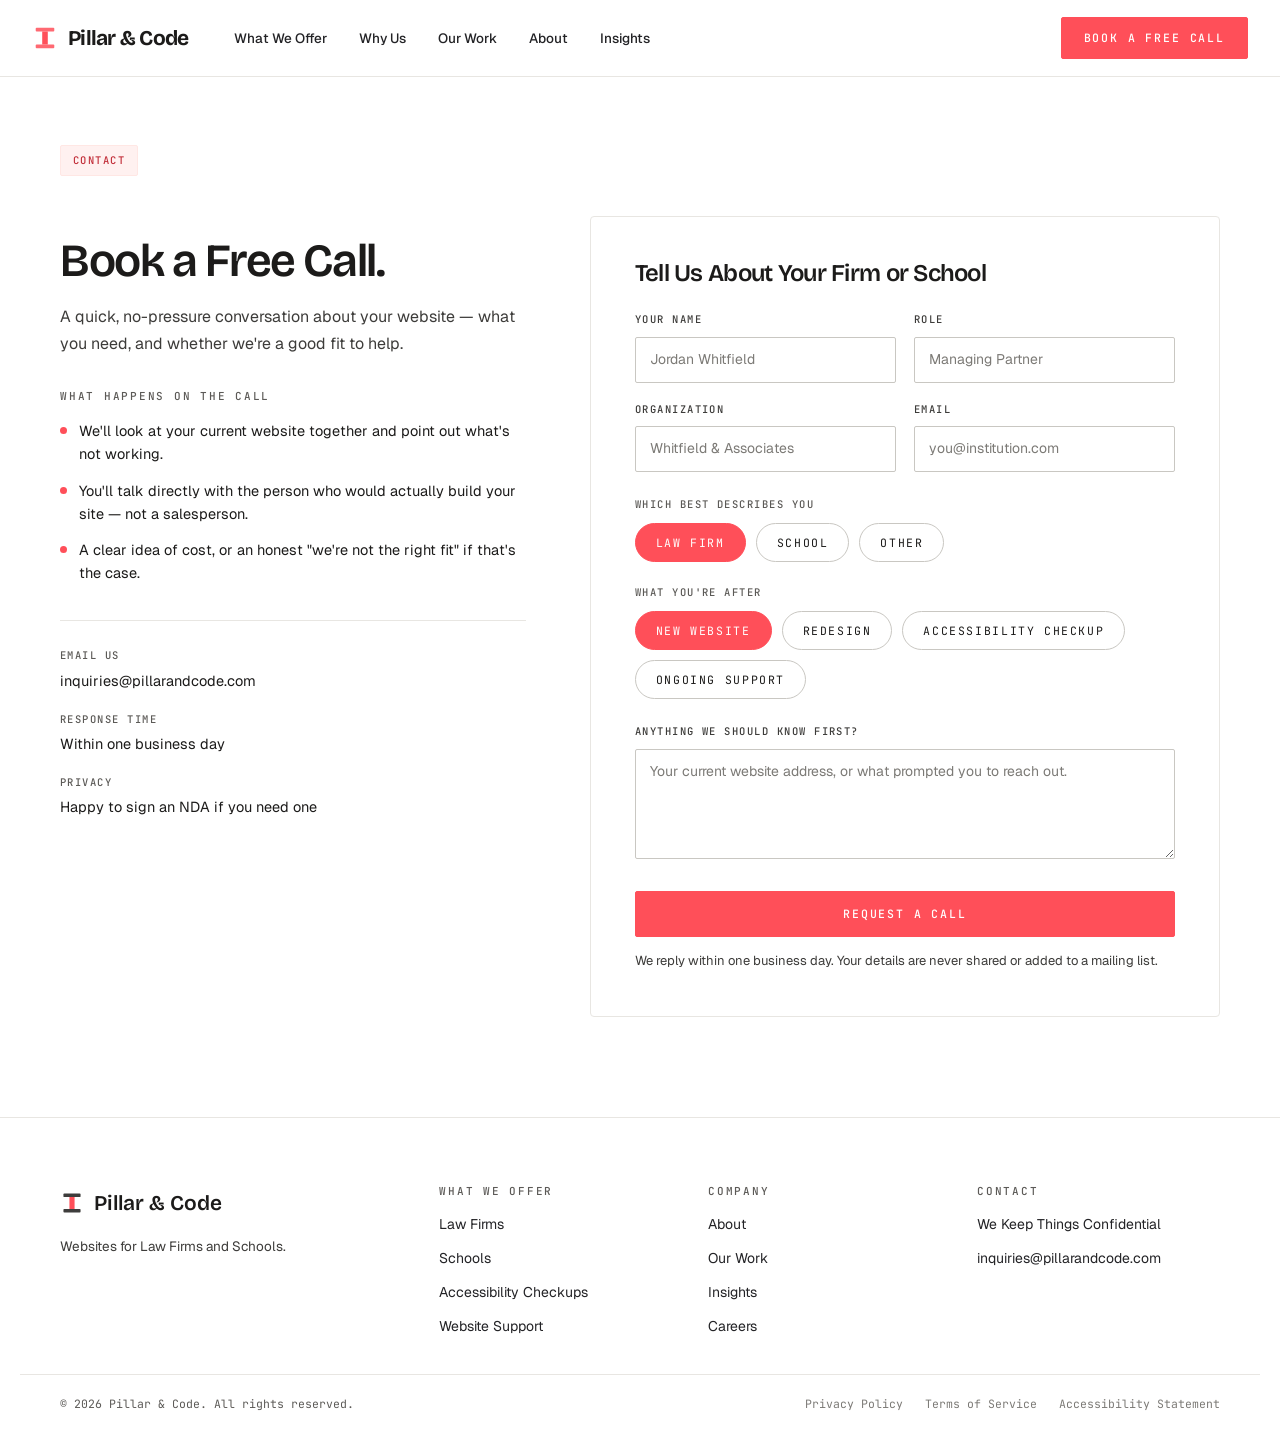
==== contact.html @ 2faa0cb8 "Rewrite site copy in plain, non-technical language Customers are lawyers and school administrators, " ====
<!DOCTYPE html>
<html lang="en">
<head>
<meta charset="utf-8">
<meta name="viewport" content="width=device-width, initial-scale=1">
<title>Book a Free Call — Pillar &amp; Code</title>
<meta name="description" content="Book a free call with Pillar & Code to talk about a website for your law firm or school.">
<link rel="icon" href="favicon.svg" type="image/svg+xml">
<link rel="stylesheet" href="css/style.css">
</head>
<body>

<header class="site-header">
  <div class="nav-inner">
    <a href="index.html" class="brand">
      <svg width="26" height="26" viewBox="0 0 28 28" fill="none" aria-hidden="true">
        <rect x="4" y="3" width="20" height="4" rx="1" fill="currentColor" opacity=".85"/>
        <rect x="11" y="7" width="6" height="14" fill="currentColor"/>
        <rect x="4" y="21" width="20" height="4" rx="1" fill="currentColor" opacity=".85"/>
      </svg>
      <span class="brand-name">Pillar &amp; Code</span>
    </a>
    <button class="nav-toggle" id="navToggle" aria-label="Toggle menu" aria-expanded="false" aria-controls="navLinks">
      <svg width="18" height="14" viewBox="0 0 18 14" fill="none" aria-hidden="true"><path d="M0 1h18M0 7h18M0 13h18" stroke="currentColor" stroke-width="1.6"/></svg>
    </button>
    <nav class="nav-links" id="navLinks">
      <a href="index.html#solutions">What We Offer</a>
      <a href="index.html#approach">Why Us</a>
      <a href="index.html#work">Our Work</a>
      <a href="index.html#about">About</a>
      <a href="index.html#insights">Insights</a>
    </nav>
    <a class="btn btn-primary nav-cta" href="contact.html">Book a Free Call</a>
  </div>
</header>

<main class="wrap">
  <section class="contact-hero">
    <span class="tag tag-accent">Contact</span>
  </section>

  <section class="contact-grid">
    <div class="contact-info">
      <h1>Book a Free Call.</h1>
      <p class="lede">A quick, no-pressure conversation about your website — what you need, and whether we're a good fit to help.</p>

      <h6 style="margin: 34px 0 16px">What happens on the call</h6>
      <ul class="expect-list">
        <li class="dot-item">We'll look at your current website together and point out what's not working.</li>
        <li class="dot-item">You'll talk directly with the person who would actually build your site — not a salesperson.</li>
        <li class="dot-item">A clear idea of cost, or an honest "we're not the right fit" if that's the case.</li>
      </ul>

      <div class="contact-meta">
        <div class="meta-block">
          <span>Email us</span>
          <a href="mailto:inquiries@pillarandcode.com">inquiries@pillarandcode.com</a>
        </div>
        <div class="meta-block">
          <span>Response time</span>
          <span>Within one business day</span>
        </div>
        <div class="meta-block">
          <span>Privacy</span>
          <span>Happy to sign an NDA if you need one</span>
        </div>
      </div>
    </div>

    <div class="contact-panel">
      <form id="contactForm" novalidate>
        <h2 style="font-size: 24px; margin: 0 0 24px">Tell Us About Your Firm or School</h2>
        <div class="form-row">
          <label class="field">
            <span>Your name</span>
            <input class="input" type="text" name="name" placeholder="Jordan Whitfield" required>
          </label>
          <label class="field">
            <span>Role</span>
            <input class="input" type="text" name="role" placeholder="Managing Partner">
          </label>
          <label class="field">
            <span>Organization</span>
            <input class="input" type="text" name="org" placeholder="Whitfield &amp; Associates">
          </label>
          <label class="field">
            <span>Email</span>
            <input class="input" type="email" name="email" placeholder="you@institution.com" required>
          </label>
        </div>

        <div style="margin-top: 24px">
          <span class="field-label" style="display:block; font-family: var(--font-meta); font-size: 10.5px; font-weight: 500; letter-spacing: .14em; text-transform: uppercase; color: var(--color-neutral-600); margin-bottom: 10px">Which best describes you</span>
          <div class="pill-group" data-pill-group="single">
            <button type="button" class="btn-pill" aria-pressed="true">Law Firm</button>
            <button type="button" class="btn-pill" aria-pressed="false">School</button>
            <button type="button" class="btn-pill" aria-pressed="false">Other</button>
          </div>
        </div>

        <div style="margin-top: 22px">
          <span class="field-label" style="display:block; font-family: var(--font-meta); font-size: 10.5px; font-weight: 500; letter-spacing: .14em; text-transform: uppercase; color: var(--color-neutral-600); margin-bottom: 10px">What you're after</span>
          <div class="pill-group" data-pill-group="multi">
            <button type="button" class="btn-pill" aria-pressed="true">New Website</button>
            <button type="button" class="btn-pill" aria-pressed="false">Redesign</button>
            <button type="button" class="btn-pill" aria-pressed="false">Accessibility Checkup</button>
            <button type="button" class="btn-pill" aria-pressed="false">Ongoing Support</button>
          </div>
        </div>

        <label class="field" style="display:block; margin-top: 24px">
          <span>Anything we should know first?</span>
          <textarea class="input" name="note" placeholder="Your current website address, or what prompted you to reach out."></textarea>
        </label>

        <button class="btn btn-primary btn-block" type="submit" style="margin-top: 24px">Request a Call</button>
        <p class="form-hint" id="formHint">We reply within one business day. Your details are never shared or added to a mailing list.</p>
      </form>

      <div class="success-state" id="formSuccess" hidden tabindex="-1">
        <span class="success-icon">✓</span>
        <h2 style="font-size: 26px; margin: 0; max-width: 22ch">Thank you — we've got your request.</h2>
        <p style="font-size: 15px; line-height: 1.7; color: var(--color-neutral-700); max-width: 44ch; margin: 0">We read every message personally and will reply within one business day with a few times to talk.</p>
        <a class="btn btn-secondary" href="index.html#work" style="margin-top: 6px">See Our Work Meanwhile</a>
      </div>
    </div>
  </section>
</main>

<footer class="site-footer">
  <div class="wrap footer-grid">
    <div>
      <a href="index.html" class="footer-brand">
        <svg width="24" height="24" viewBox="0 0 28 28" fill="none" aria-hidden="true"><rect x="4" y="3" width="20" height="4" rx="1" fill="currentColor" opacity=".85"/><rect x="11" y="7" width="6" height="14" fill="#ff4f59"/><rect x="4" y="21" width="20" height="4" rx="1" fill="currentColor" opacity=".85"/></svg>
        <span>Pillar &amp; Code</span>
      </a>
      <p class="footer-note">Websites for Law Firms and Schools.</p>
    </div>
    <div class="footer-col">
      <h6>What We Offer</h6>
      <a href="index.html#solutions">Law Firms</a>
      <a href="index.html#solutions">Schools</a>
      <a href="index.html#why">Accessibility Checkups</a>
      <a href="index.html#why">Website Support</a>
    </div>
    <div class="footer-col">
      <h6>Company</h6>
      <a href="index.html#about">About</a>
      <a href="index.html#work">Our Work</a>
      <a href="index.html#insights">Insights</a>
      <a href="mailto:inquiries@pillarandcode.com">Careers</a>
    </div>
    <div class="footer-col">
      <h6>Contact</h6>
      <span style="font-size: 14px">We Keep Things Confidential</span>
      <a href="mailto:inquiries@pillarandcode.com">inquiries@pillarandcode.com</a>
    </div>
  </div>
  <div class="footer-bottom">
    <span class="legal">© 2026 Pillar &amp; Code. All rights reserved.</span>
    <span class="stub">Privacy Policy</span>
    <span class="stub">Terms of Service</span>
    <span class="stub">Accessibility Statement</span>
  </div>
</footer>

<script src="js/main.js"></script>
</body>
</html>
---- css/style.css ----
/* Pillar & Code — site stylesheet.
   Palette: warm white ground, coral signal (--color-accent), steel secondary
   (--color-accent-2). Bricolage Grotesque for display type, Geist for body,
   JetBrains Mono for labels/meta — precise, structural, unfussy. */
@import url('https://fonts.googleapis.com/css2?family=Bricolage+Grotesque:opsz,wght@12..96,400;12..96,500;12..96,600;12..96,700&family=Geist:wght@300;400;500;600;700&family=JetBrains+Mono:wght@400;500;600&display=swap');

:root {
  --color-bg: #ffffff;
  --color-surface: #ffffff;
  --color-surface-2: #f7f6f4;
  --color-text: #1c1b1a;
  --color-accent: #ff4f59;
  --color-accent-2: #20677f;
  --color-divider: #e8e6e2;

  --color-neutral-100: #f7f6f4;
  --color-neutral-200: #e4e3e0;
  --color-neutral-300: #c9c7c2;
  --color-neutral-400: #a3a19c;
  --color-neutral-500: #7c7a76;
  --color-neutral-600: #5c5a57;
  --color-neutral-700: #3d3c3a;
  --color-neutral-800: #232326;
  --color-neutral-900: #1c1b1a;

  --color-accent-100: #fff5f4;
  --color-accent-200: #ffe7e4;
  --color-accent-300: #ffc4c2;
  --color-accent-400: #ff8a8c;
  --color-accent-600: #e23f49;
  --color-accent-700: #c22f3a;
  --color-accent-800: #8e202a;
  --color-accent-tint: #fff1f0;

  --color-accent-2-100: #f2f8fa;
  --color-accent-2-200: #e2eef1;
  --color-accent-2-300: #bcd8de;
  --color-accent-2-600: #20677f;
  --color-accent-2-700: #1a5468;
  --color-accent-2-tint: #eaf4f6;

  --font-heading: "Bricolage Grotesque", "Geist", system-ui, sans-serif;
  --font-body: "Geist", system-ui, -apple-system, sans-serif;
  --font-meta: "JetBrains Mono", ui-monospace, monospace;

  --space-2: 8px;
  --space-3: 14px;
  --space-4: 18px;
  --space-6: 26px;
  --space-8: 36px;

  --shadow-sm: 0 1px 2px rgba(28, 27, 26, .05);
  --shadow-md: 0 8px 26px rgba(28, 27, 26, .08);
  --shadow-lg: 0 20px 54px rgba(28, 27, 26, .11);

  --page-max: 1240px;
}

*, *::before, *::after { box-sizing: border-box; }
html { scroll-behavior: smooth; }
body {
  margin: 0; font-size: 16px; line-height: 1.65; font-weight: 400;
  background: var(--color-bg); color: var(--color-text);
  font-family: var(--font-body);
  -webkit-font-smoothing: antialiased;
}
h1, h2, h3, h4, h5, h6 {
  font-family: var(--font-heading); font-weight: 600;
  line-height: 1.08; letter-spacing: -0.03em; margin: 0 0 var(--space-2);
  font-optical-sizing: auto; color: var(--color-text);
}
h1 { font-size: 46px; }
h2 { font-size: 34px; }
h3 { font-size: 24px; }
h4 { font-size: 19px; }
h6 {
  font-family: var(--font-meta); font-size: 11px; font-weight: 500;
  letter-spacing: 0.16em; text-transform: uppercase; color: var(--color-neutral-600);
}
p { margin: 0 0 var(--space-3); }
a { color: var(--color-accent); text-underline-offset: 3px; }
a:hover { color: var(--color-accent-600); }
img, svg { display: block; max-width: 100%; }
ul { margin: 0; padding: 0; list-style: none; }
:focus { outline: none; }
:focus-visible { outline: 2px solid var(--color-accent); outline-offset: 2px; }
::selection { background: var(--color-accent); color: #ffffff; }

.wrap { max-width: var(--page-max); margin: 0 auto; padding: 0 40px; }
.eyebrow {
  display: inline-flex; align-items: center; gap: 8px;
  font-family: var(--font-meta); font-size: 11px; font-weight: 500;
  letter-spacing: 0.16em; text-transform: uppercase; color: var(--color-accent-700);
}
.eyebrow::before { content: ''; width: 6px; height: 6px; border-radius: 999px; background: var(--color-accent); }
.section-head { display: flex; align-items: baseline; gap: 20px; flex-wrap: wrap; margin-bottom: 30px; }
.section-head .section-kicker { margin-bottom: 12px; display: block; }

/* — buttons — */
.btn {
  display: inline-flex; align-items: center; justify-content: center; gap: 8px;
  cursor: pointer; text-decoration: none;
  font-family: var(--font-meta); font-weight: 500;
  font-size: 11.5px; line-height: 1.2; letter-spacing: 0.16em; text-transform: uppercase;
  color: var(--color-text); background: transparent; white-space: nowrap;
  border: 1px solid transparent; padding: 15px 26px; border-radius: 2px;
  transition: background .3s ease, color .3s ease, border-color .3s ease, transform .2s ease;
}
.btn-primary { background: var(--color-accent); border-color: var(--color-accent); color: #ffffff; }
.btn-primary:hover { background: var(--color-neutral-900); border-color: var(--color-neutral-900); color: #ffffff; }
.btn-primary:active { background: var(--color-accent-700); border-color: var(--color-accent-700); }
.btn-secondary { border-color: var(--color-neutral-900); color: var(--color-text); }
.btn-secondary:hover { background: var(--color-neutral-900); border-color: var(--color-neutral-900); color: #ffffff; }
.btn-block { width: 100%; }
.btn-pill {
  padding: 11px 20px; border-radius: 999px; border: 1px solid var(--color-neutral-300);
  background: transparent; color: var(--color-text); cursor: pointer;
  font-family: var(--font-meta); font-size: 11.5px; letter-spacing: 0.14em; text-transform: uppercase;
  transition: background .2s ease, color .2s ease, border-color .2s ease;
}
.btn-pill[aria-pressed="true"] { background: var(--color-accent); border-color: var(--color-accent); color: #fff; }
.link-arrow { text-decoration: none; font-size: 13.5px; font-weight: 500; white-space: nowrap; }

/* — forms — */
.field > span {
  display: block; font-family: var(--font-meta); font-size: 10.5px; font-weight: 500; letter-spacing: .14em;
  text-transform: uppercase; margin-bottom: 8px; color: var(--color-neutral-700);
}
.input {
  width: 100%; min-height: 46px; padding: 10px 14px; font: inherit;
  font-size: 14px; color: var(--color-text); caret-color: var(--color-accent);
  background: #ffffff; border: 1px solid var(--color-neutral-300); border-radius: 2px;
  transition: border-color .25s ease;
}
.input::placeholder { color: var(--color-neutral-500); }
.input:hover { border-color: var(--color-neutral-400); }
.input:focus-visible { border-color: var(--color-accent); outline-offset: 0; }
textarea.input { min-height: 110px; resize: vertical; }

/* — cards / tags — */
.card {
  display: flex; flex-direction: column; gap: var(--space-2);
  padding: var(--space-4); border-radius: 4px; background: var(--color-surface);
  border: 1px solid var(--color-divider);
}
.card-kicker { font-family: var(--font-meta); font-size: 11px; font-weight: 500; letter-spacing: 0.16em; text-transform: uppercase; color: var(--color-accent); }
.card-title { font-family: var(--font-heading); font-weight: 600; font-size: 21px; line-height: 1.16; letter-spacing: -0.03em; }
.card-body { margin: 0; font-size: 14px; color: var(--color-neutral-700); flex: 1; }
.elev-sm { box-shadow: var(--shadow-sm); }
.tag {
  display: inline-flex; align-items: center; font-family: var(--font-meta);
  font-size: 10.5px; font-weight: 500; letter-spacing: 0.14em; text-transform: uppercase;
  padding: 6px 12px; border-radius: 2px;
}
.tag-accent { background: var(--color-accent-tint); color: var(--color-accent-700); border: 1px solid var(--color-accent-200); }
.tag-accent-2 { background: var(--color-accent-2-tint); color: var(--color-accent-2-700); border: 1px solid var(--color-accent-2-200); }
.tag-neutral { background: var(--color-surface-2); color: var(--color-neutral-800); border: 1px solid var(--color-divider); }

.dot-item { display: flex; gap: 12px; align-items: flex-start; font-size: 14.5px; line-height: 1.6; }
.dot-item::before { content: ''; width: 7px; height: 7px; border-radius: 999px; background: var(--color-accent); margin-top: 8px; flex: none; }
.dot-item.dot-2::before { background: var(--color-accent-2-600); }

/* ============================= header ============================= */
.site-header {
  position: sticky; top: 0; z-index: 60; background: rgba(255,255,255,.92);
  backdrop-filter: blur(10px); border-bottom: 1px solid var(--color-divider);
  transition: box-shadow .35s ease;
}
.site-header.is-scrolled { box-shadow: 0 3px 18px rgba(28, 27, 26, .07); }
.nav-inner {
  max-width: 1440px; margin: 0 auto; padding: 15px 32px; min-height: 76px;
  display: flex; align-items: center; gap: 12px 24px;
}
.brand { display: flex; align-items: center; gap: 10px; text-decoration: none; color: var(--color-text); margin-right: 8px; flex: none; }
.brand svg { color: var(--color-accent); flex: none; }
.brand-name { font-family: var(--font-heading); font-weight: 700; font-size: 21px; letter-spacing: -0.035em; }
.nav-links { display: flex; align-items: center; flex-wrap: wrap; gap: 4px; min-width: 0; flex: 1 1 auto; }
.nav-links a {
  font-size: 13.5px; font-weight: 500; text-decoration: none; color: var(--color-neutral-800);
  padding: 7px 14px; border-radius: 2px; transition: background .25s ease, color .25s ease;
}
.nav-links a:hover { background: var(--color-surface-2); color: var(--color-text); }
.nav-cta { flex: none; font-size: 11.5px; padding: 13px 22px; }
.nav-toggle { display: none; }

/* ============================= hero ================================ */
.hero {
  position: relative; min-height: 600px; overflow: hidden; display: flex; align-items: center;
  background: var(--color-bg);
}
.hero-art {
  position: absolute; top: 0; right: 0; bottom: 0; left: 46%;
  background: #15161a; overflow: hidden;
}
.hero-fade {
  position: absolute; top: 0; bottom: 0; left: 38%; width: 20%; pointer-events: none;
  background: linear-gradient(90deg, #fff 0%, rgba(255,255,255,.7) 55%, rgba(255,255,255,0) 100%);
}
.hero-blob {
  position: absolute; right: -120px; top: -80px; width: 360px; height: 360px; border-radius: 999px;
  pointer-events: none; background: var(--color-accent); opacity: .15; filter: blur(20px);
}
.hero-inner { position: relative; z-index: 2; max-width: var(--page-max); width: 100%; margin: 0 auto; padding: 100px 40px; }
.hero-copy { max-width: min(600px, 46vw); }
.hero-copy h1 { font-size: clamp(40px, 4.6vw, 64px); line-height: 1.02; margin: 18px 0 20px; text-wrap: pretty; }
.hero-copy p.lede { font-size: 17.5px; line-height: 1.7; font-weight: 300; color: var(--color-neutral-700); max-width: 46ch; margin: 0 0 32px; }
.hero-ctas { display: flex; gap: 12px; flex-wrap: wrap; align-items: center; }
.trust-bar {
  border-block: 1px solid var(--color-divider); background: var(--color-surface-2);
}
.trust-bar .wrap { display: grid; grid-template-columns: repeat(3, 1fr); gap: 24px; padding: 22px 40px; }
.trust-item { display: flex; align-items: center; gap: 12px; font-size: 13.5px; color: var(--color-neutral-800); }
.trust-item svg { color: var(--color-accent); flex: none; }

/* ============================= philosophy =========================== */
.philosophy { padding: 96px 0; }
.philosophy-grid { display: grid; grid-template-columns: 1.15fr 0.85fr; gap: 60px; align-items: start; }
.philosophy h2 { font-size: clamp(30px, 3vw, 42px); max-width: 16ch; margin: 14px 0 22px; }
.philosophy p { font-size: 16.5px; line-height: 1.75; color: var(--color-neutral-800); max-width: 58ch; }
.mark-panel {
  background: var(--color-neutral-900); border-radius: 4px; padding: 40px;
  display: flex; flex-direction: column; gap: 26px;
}
.mark-row { display: flex; gap: 16px; align-items: flex-start; }
.mark-row svg { flex: none; margin-top: 2px; }
.mark-row h4 { color: #fff; font-size: 18px; margin: 0 0 6px; }
.mark-row p { color: var(--color-neutral-300); font-size: 13.5px; line-height: 1.6; margin: 0; }
.about-box {
  margin-top: 28px; padding-top: 26px; border-top: 1px solid var(--color-divider);
}
.about-box h6 { margin-bottom: 10px; }
.about-box p { font-size: 15px; color: var(--color-neutral-700); max-width: 56ch; }

/* ============================= solutions ============================ */
.solutions { padding: 0 0 96px; }
.sector-row {
  display: grid; grid-template-columns: 0.85fr 1.15fr; gap: 48px; align-items: center;
  padding: 40px; background: var(--color-surface); border: 1px solid var(--color-divider); border-radius: 4px;
}
.sector-row + .sector-row { margin-top: 20px; }
.sector-art {
  aspect-ratio: 1/1; border-radius: 4px; background: var(--color-neutral-900); position: relative; overflow: hidden;
  display: grid; place-items: center;
}
.sector-row h3 { font-size: 27px; margin: 14px 0 12px; max-width: 22ch; }
.sector-row > div:last-child > p { font-size: 15.5px; line-height: 1.7; color: var(--color-neutral-700); max-width: 52ch; margin: 0 0 22px; }
.capability-list { display: grid; grid-template-columns: 1fr 1fr; gap: 16px 30px; margin-bottom: 20px; }
.capability-list .dot-item strong { color: var(--color-text); }
.capability-list .dot-item span { color: var(--color-neutral-700); }

/* ============================= engineering =========================== */
.engineering { padding: 0 0 96px; }
.pillars-grid { display: grid; grid-template-columns: repeat(4, 1fr); gap: 20px; }
.pillar-card { padding: 28px; transition: transform .3s ease, box-shadow .3s ease; }
.pillar-card:hover { transform: translateY(-5px); box-shadow: var(--shadow-md); }
.pillar-card .card-title { font-size: 19px; margin: 10px 0 8px; }

/* ============================= work =================================== */
.work { padding: 0 0 96px; }
.work-grid { display: grid; grid-template-columns: repeat(2, 1fr); gap: 24px; }
.work-card { border: 1px solid var(--color-divider); border-radius: 4px; overflow: hidden; background: var(--color-surface); transition: transform .3s ease, box-shadow .3s ease; }
.work-card:hover { transform: translateY(-5px); box-shadow: var(--shadow-md); }
.work-art { aspect-ratio: 16/10; background: var(--color-neutral-900); position: relative; overflow: hidden; }
.work-card-body { padding: 26px 28px 28px; }
.work-card-body h4 { font-size: 21px; margin: 12px 0 8px; }
.work-card-body p { font-size: 14.5px; color: var(--color-neutral-700); margin: 0 0 12px; }
.work-result { font-size: 13.5px; font-weight: 600; color: var(--color-accent); font-family: var(--font-meta); letter-spacing: .02em; }

/* ============================= process ================================ */
.process { padding: 0 0 96px; }
.process-grid { display: grid; grid-template-columns: repeat(4, 1fr); gap: 24px; }
.process-step { padding-top: 22px; border-top: 2px solid var(--color-divider); }
.process-step .step-n { font-family: var(--font-heading); font-weight: 600; font-size: 34px; color: var(--color-accent); letter-spacing: -0.03em; line-height: 1; display: block; margin-bottom: 12px; }
.process-step h4 { font-size: 17.5px; margin: 0 0 8px; }
.process-step p { font-size: 14px; color: var(--color-neutral-700); margin: 0; }

/* ============================= final cta ============================== */
.final-cta { padding: 0 0 110px; }
.final-cta-panel {
  background: var(--color-neutral-900); border-radius: 4px; padding: 64px; color: var(--color-neutral-200);
  position: relative; overflow: hidden; text-align: center;
}
.final-cta-panel::after {
  content: ''; position: absolute; right: -100px; bottom: -140px; width: 340px; height: 340px;
  border-radius: 999px; background: var(--color-accent); opacity: .14;
}
.final-cta-panel > * { position: relative; }
.final-cta-panel h2 { color: #fff; font-size: clamp(28px, 3.2vw, 40px); max-width: 22ch; margin: 0 auto 16px; }
.final-cta-panel p { color: var(--color-neutral-300); font-size: 16px; max-width: 54ch; margin: 0 auto 32px; }
.final-cta-actions { display: flex; flex-direction: column; align-items: center; gap: 16px; }
.final-cta-actions a.mailto { color: var(--color-neutral-300); font-size: 14px; text-decoration: none; }
.final-cta-actions a.mailto:hover { color: #fff; }

/* ============================= footer ================================== */
.site-footer { background: var(--color-surface); border-top: 1px solid var(--color-divider); color: var(--color-neutral-800); }
.footer-grid { padding: 68px 40px 36px; display: grid; grid-template-columns: 1.5fr 1fr 1fr 1.1fr; gap: 48px; }
.footer-brand { display: flex; align-items: center; gap: 10px; margin-bottom: 16px; text-decoration: none; color: var(--color-text); }
.footer-brand span { font-family: var(--font-heading); font-weight: 600; font-size: 21px; }
.footer-col h6 { margin: 0 0 4px; }
.footer-col { display: flex; flex-direction: column; gap: 11px; }
.footer-col a { color: inherit; text-decoration: none; font-size: 14px; }
.footer-col a:hover { color: var(--color-accent-600); }
.footer-note { font-size: 13.5px; color: var(--color-neutral-700); line-height: 1.6; }
.footer-bottom {
  max-width: var(--page-max); margin: 0 auto; padding: 20px 40px 40px; border-top: 1px solid var(--color-divider);
  display: flex; gap: 22px; align-items: center; flex-wrap: wrap;
  font-family: var(--font-meta); font-size: 11.5px; color: var(--color-neutral-600);
}
.footer-bottom span.legal { margin-right: auto; }
.footer-bottom span.stub { color: var(--color-neutral-500); }

/* ============================= contact page ============================= */
.contact-hero { padding: 68px 0 40px; }
.contact-grid { display: grid; grid-template-columns: 0.85fr 1.15fr; gap: 64px; align-items: start; padding-bottom: 100px; }
.contact-info h1 { font-size: clamp(34px, 3.6vw, 48px); line-height: 1.1; margin: 20px 0 16px; max-width: 18ch; }
.contact-info > p.lede { font-size: 16px; line-height: 1.7; color: var(--color-neutral-700); max-width: 42ch; }
.expect-list { display: flex; flex-direction: column; gap: 13px; margin: 16px 0 0; }
.contact-meta { margin-top: 36px; padding-top: 26px; border-top: 1px solid var(--color-divider); display: flex; flex-direction: column; gap: 18px; }
.contact-meta .meta-block { display: flex; flex-direction: column; gap: 4px; }
.contact-meta .meta-block span:first-child { font-family: var(--font-meta); font-size: 10.5px; font-weight: 500; letter-spacing: .14em; text-transform: uppercase; color: var(--color-neutral-600); }
.contact-meta .meta-block span:last-child, .contact-meta .meta-block a { font-size: 14.5px; line-height: 1.65; color: var(--color-text); text-decoration: none; }
.contact-panel { background: var(--color-surface); border: 1px solid var(--color-divider); border-radius: 4px; padding: 44px; }
.form-row { display: grid; grid-template-columns: 1fr 1fr; gap: 18px; }
.pill-group { display: flex; gap: 10px; flex-wrap: wrap; }
.form-hint { margin: 14px 0 0; font-size: 13px; color: var(--color-neutral-700); line-height: 1.6; }
.success-state { display: flex; flex-direction: column; align-items: flex-start; gap: 16px; padding: 30px 0; }
.success-icon {
  width: 56px; height: 56px; border-radius: 999px; background: var(--color-accent-2-tint);
  border: 1px solid var(--color-accent-2-200); display: grid; place-items: center; font-size: 24px; color: var(--color-accent-2-700);
}
[hidden] { display: none !important; }

/* ============================= responsive ============================== */
@media (max-width: 980px) {
  .philosophy-grid, .contact-grid { grid-template-columns: 1fr; }
  .mark-panel { order: -1; }
  .sector-row { grid-template-columns: 1fr; }
  .sector-art { max-width: 320px; aspect-ratio: 16/9; }
  .pillars-grid, .work-grid, .process-grid { grid-template-columns: repeat(2, 1fr); }
  .footer-grid { grid-template-columns: 1fr 1fr; }
  .hero-copy { max-width: 62vw; }
}
@media (max-width: 760px) {
  .wrap, .hero-inner { padding-left: 24px; padding-right: 24px; }
  .nav-inner { padding: 14px 20px; }
  .nav-links { position: fixed; top: 0; right: 0; height: 100vh; width: min(78vw, 320px); background: #fff;
    flex-direction: column; align-items: stretch; padding: 90px 24px 24px; gap: 4px; box-shadow: var(--shadow-lg);
    overflow-y: auto; transform: translateX(100%); transition: transform .3s ease; z-index: 70; }
  .nav-links.is-open { transform: translateX(0); }
  .nav-links a { padding: 12px 8px; font-size: 15px; }
  .nav-toggle {
    display: flex; align-items: center; justify-content: center; width: 40px; height: 40px; margin-left: auto;
    border: 1px solid var(--color-divider); border-radius: 2px; background: none; cursor: pointer; z-index: 80;
  }
  .nav-cta { display: none; }
  .hero { min-height: 0; flex-direction: column; align-items: stretch; }
  .hero-art { position: relative; inset: auto; width: 100%; height: 260px; }
  .hero-fade { display: none; }
  .hero-blob { display: none; }
  .hero-inner { padding: 40px 24px 56px; }
  .hero-copy { max-width: none; }
  .trust-bar .wrap { grid-template-columns: 1fr; gap: 14px; padding: 20px 24px; }
  .philosophy, .final-cta { padding-top: 64px; padding-bottom: 64px; }
  .capability-list, .form-row { grid-template-columns: 1fr; }
  .pillars-grid, .work-grid, .process-grid { grid-template-columns: 1fr; }
  .footer-grid { grid-template-columns: 1fr; padding: 48px 24px 28px; gap: 32px; }
  .footer-bottom { padding: 20px 24px 32px; }
  .final-cta-panel { padding: 40px 26px; }
  .contact-panel { padding: 28px; }
}
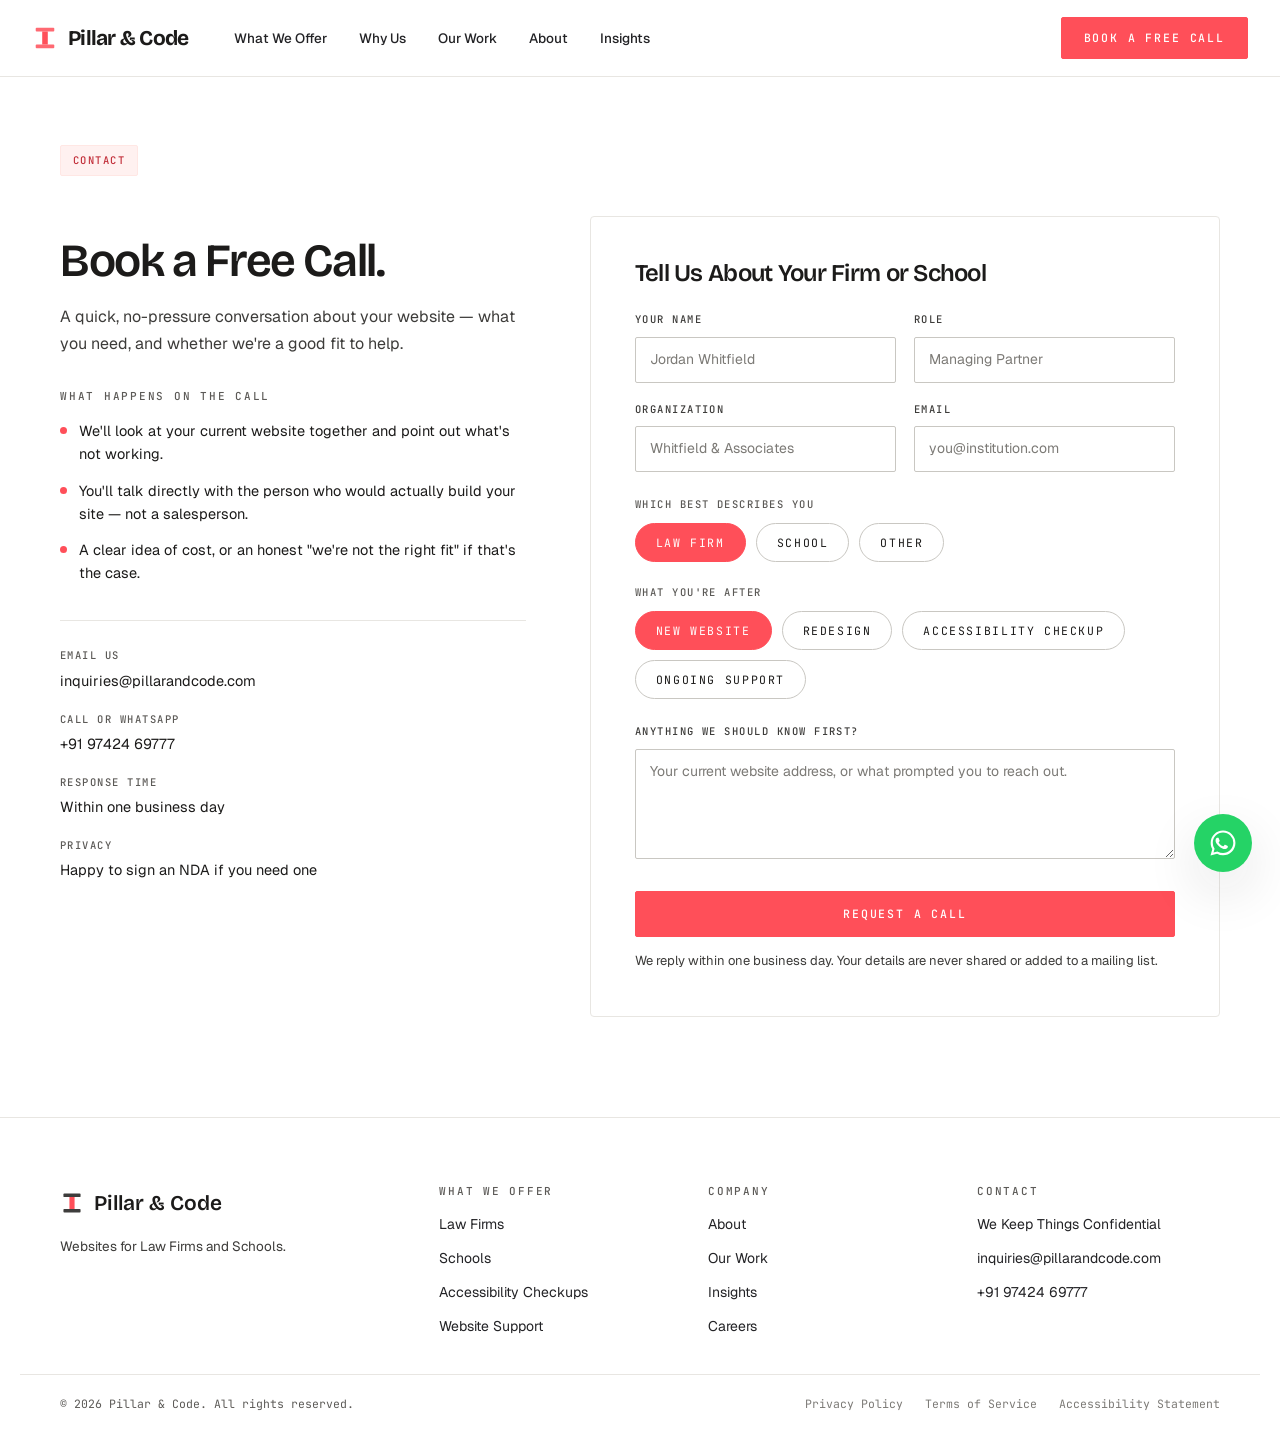
==== commit b8803b53: "Add WhatsApp contact: floating button + phone number Floating WhatsApp button (bottom-right, hidden " ====
--- a/contact.html
+++ b/contact.html
@@ -55,6 +55,10 @@
         <div class="meta-block">
           <span>Email us</span>
           <a href="mailto:inquiries@pillarandcode.com">inquiries@pillarandcode.com</a>
+        </div>
+        <div class="meta-block">
+          <span>Call or WhatsApp</span>
+          <a href="tel:+919742469777">+91 97424 69777</a>
         </div>
         <div class="meta-block">
           <span>Response time</span>
@@ -154,6 +158,7 @@
       <h6>Contact</h6>
       <span style="font-size: 14px">We Keep Things Confidential</span>
       <a href="mailto:inquiries@pillarandcode.com">inquiries@pillarandcode.com</a>
+      <a href="tel:+919742469777">+91 97424 69777</a>
     </div>
   </div>
   <div class="footer-bottom">
@@ -164,6 +169,10 @@
   </div>
 </footer>
 
+<a class="whatsapp-float" href="https://wa.me/919742469777?text=Hi%2C%20I%20would%20like%20to%20talk%20about%20a%20website%20for%20my%20law%20firm%20or%20school." target="_blank" rel="noopener" aria-label="Chat with us on WhatsApp">
+  <svg viewBox="0 0 24 24" fill="#fff" aria-hidden="true"><path d="M12.04 2c-5.46 0-9.9 4.44-9.9 9.9 0 1.75.46 3.45 1.32 4.95L2 22l5.25-1.38a9.9 9.9 0 0 0 4.79 1.22h.004c5.46 0 9.9-4.44 9.9-9.9 0-2.64-1.03-5.12-2.9-6.99A9.82 9.82 0 0 0 12.04 2Zm0 1.67c2.19 0 4.25.85 5.8 2.4a8.15 8.15 0 0 1 2.4 5.8c0 4.52-3.68 8.2-8.2 8.2a8.2 8.2 0 0 1-4.17-1.14l-.3-.18-3.12.82.83-3.04-.2-.31a8.14 8.14 0 0 1-1.25-4.35c0-4.52 3.68-8.2 8.21-8.2Zm-4.5 4.1c-.16 0-.42.06-.64.31-.22.25-.85.83-.85 2.02 0 1.19.87 2.34.99 2.5.12.16 1.7 2.6 4.13 3.64.58.25 1.03.4 1.38.51.58.18 1.11.16 1.53.1.47-.07 1.44-.59 1.64-1.16.2-.57.2-1.06.14-1.16-.06-.1-.22-.16-.46-.28-.24-.12-1.44-.71-1.66-.79-.22-.08-.38-.12-.55.12-.16.24-.63.79-.77.95-.14.16-.28.18-.52.06-.24-.12-1.02-.38-1.94-1.2-.72-.64-1.2-1.43-1.34-1.67-.14-.24-.01-.37.11-.49.11-.11.24-.28.36-.42.12-.14.16-.24.24-.4.08-.16.04-.3-.02-.42-.06-.12-.55-1.34-.76-1.83-.2-.48-.4-.42-.55-.42h-.2Z"/></svg>
+</a>
+
 <script src="js/main.js"></script>
 </body>
 </html>
--- a/css/style.css
+++ b/css/style.css
@@ -367,4 +367,16 @@
   .footer-bottom { padding: 20px 24px 32px; }
   .final-cta-panel { padding: 40px 26px; }
   .contact-panel { padding: 28px; }
-}
+  .whatsapp-float { right: 16px; bottom: 16px; width: 52px; height: 52px; }
+  .whatsapp-float svg { width: 26px; height: 26px; }
+}
+
+/* ============================= whatsapp float ============================== */
+.whatsapp-float {
+  position: fixed; right: 28px; bottom: 28px; z-index: 65;
+  width: 58px; height: 58px; border-radius: 999px;
+  background: #25d366; display: flex; align-items: center; justify-content: center;
+  box-shadow: var(--shadow-lg); transition: transform .2s ease, box-shadow .2s ease;
+}
+.whatsapp-float:hover { transform: translateY(-3px) scale(1.04); box-shadow: 0 22px 50px rgba(28,27,26,.22); }
+.whatsapp-float svg { width: 30px; height: 30px; display: block; }
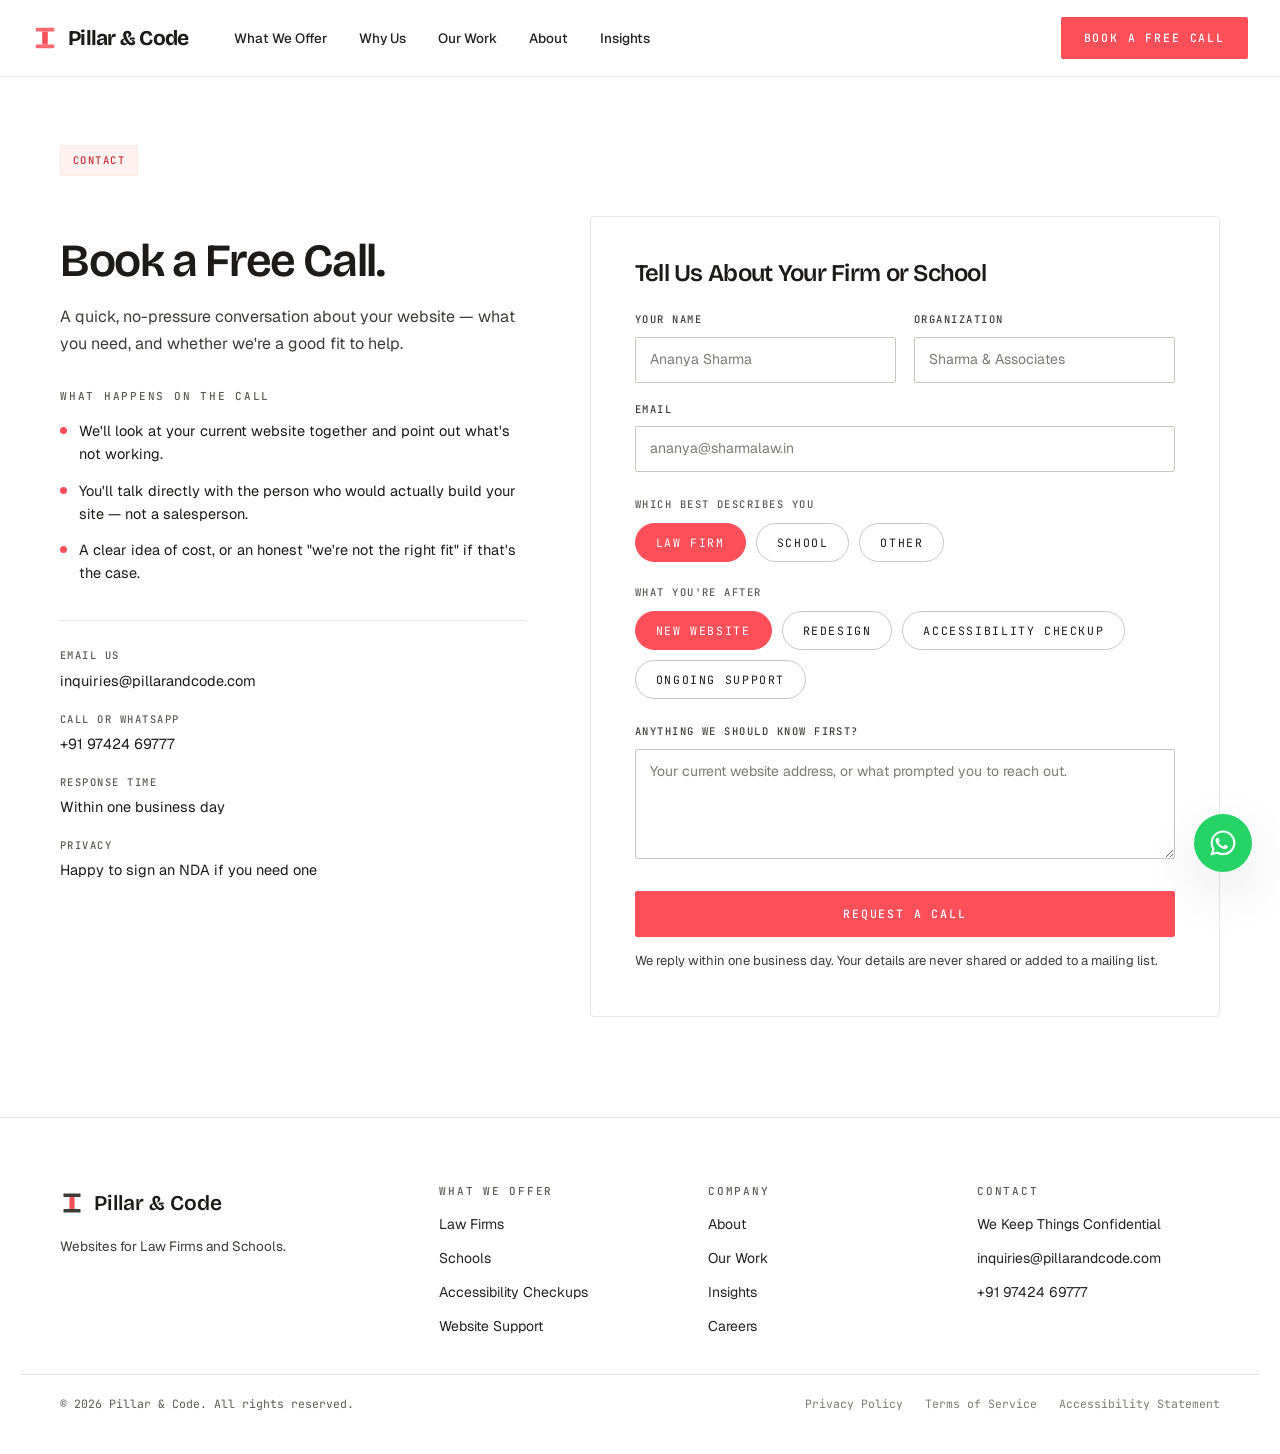
==== commit e655cce5: "Remove Role field, use Indian placeholder content in contact form Simplifies the form to Name / Orga" ====
--- a/contact.html
+++ b/contact.html
@@ -77,21 +77,17 @@
         <div class="form-row">
           <label class="field">
             <span>Your name</span>
-            <input class="input" type="text" name="name" placeholder="Jordan Whitfield" required>
-          </label>
-          <label class="field">
-            <span>Role</span>
-            <input class="input" type="text" name="role" placeholder="Managing Partner">
+            <input class="input" type="text" name="name" placeholder="Ananya Sharma" required>
           </label>
           <label class="field">
             <span>Organization</span>
-            <input class="input" type="text" name="org" placeholder="Whitfield &amp; Associates">
-          </label>
-          <label class="field">
-            <span>Email</span>
-            <input class="input" type="email" name="email" placeholder="you@institution.com" required>
+            <input class="input" type="text" name="org" placeholder="Sharma &amp; Associates">
           </label>
         </div>
+        <label class="field" style="display:block; margin-top: 18px">
+          <span>Email</span>
+          <input class="input" type="email" name="email" placeholder="ananya@sharmalaw.in" required>
+        </label>
 
         <div style="margin-top: 24px">
           <span class="field-label" style="display:block; font-family: var(--font-meta); font-size: 10.5px; font-weight: 500; letter-spacing: .14em; text-transform: uppercase; color: var(--color-neutral-600); margin-bottom: 10px">Which best describes you</span>
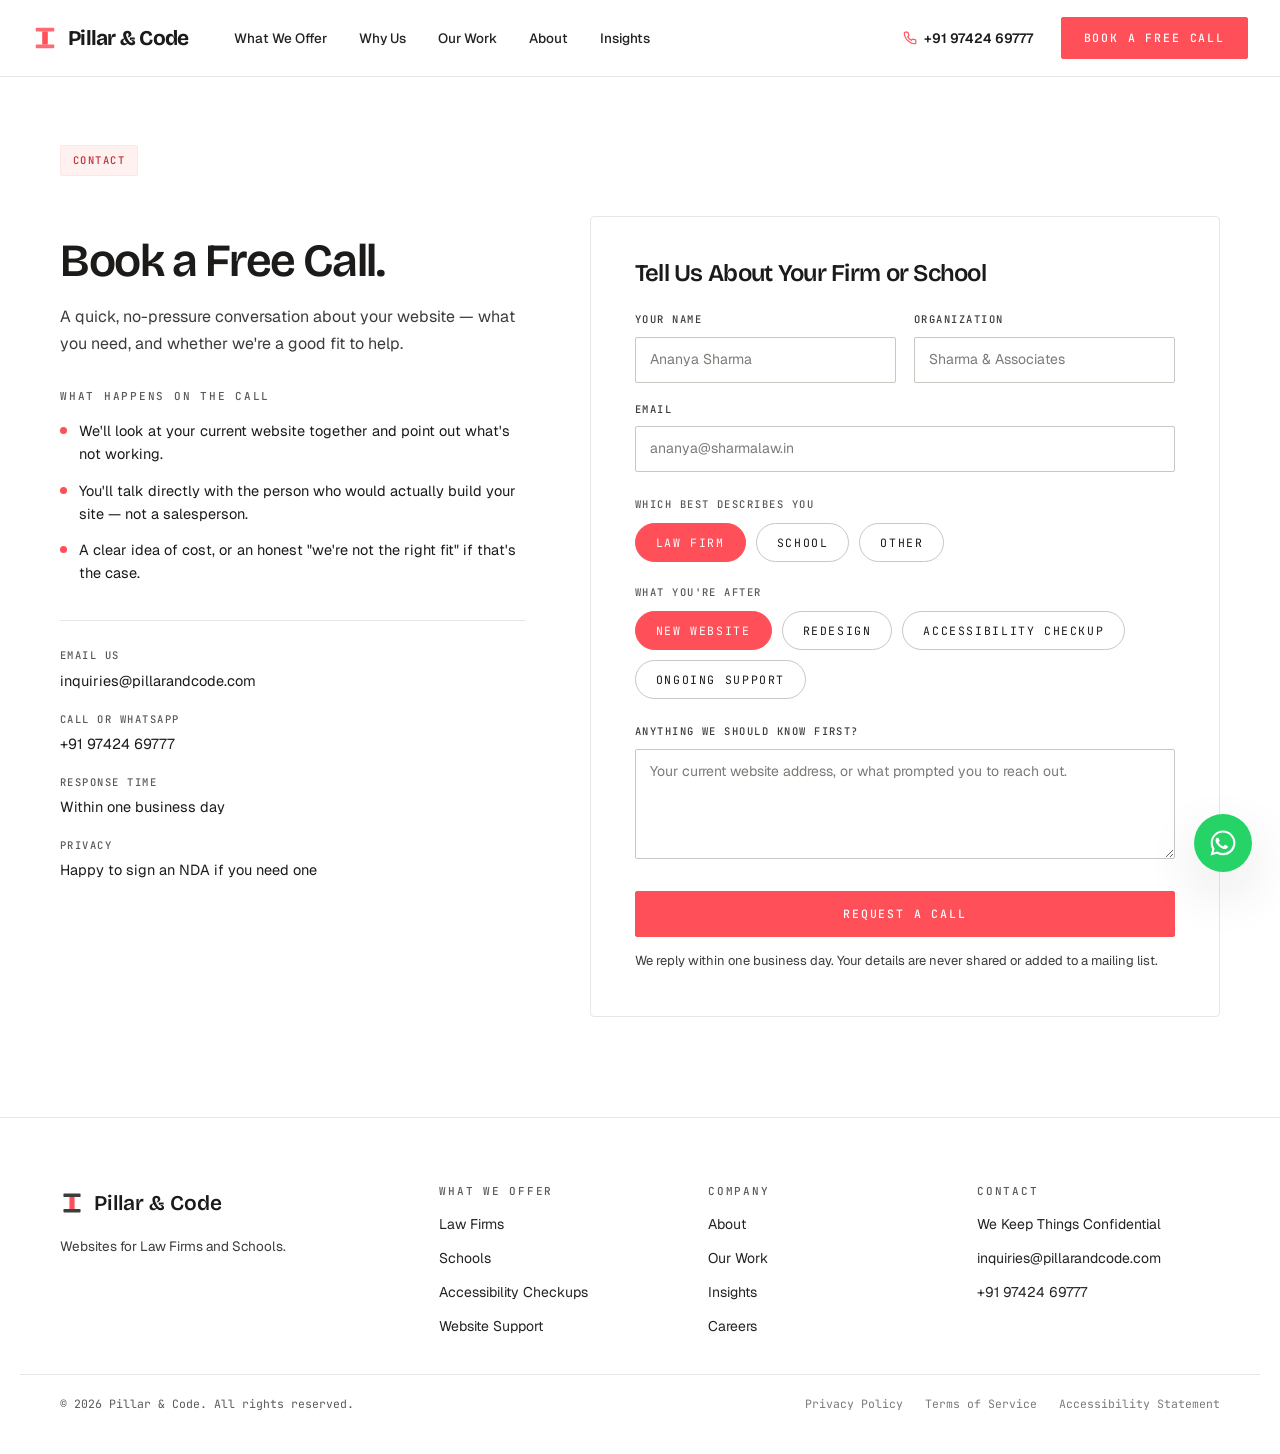
==== commit 6bb7ae29: "Show contact number in header next to Book a Free Call Adds a tappable tel: link with phone icon in " ====
--- a/contact.html
+++ b/contact.html
@@ -30,6 +30,10 @@
       <a href="index.html#about">About</a>
       <a href="index.html#insights">Insights</a>
     </nav>
+    <a class="nav-phone" href="tel:+919742469777">
+      <svg width="14" height="14" viewBox="0 0 24 24" fill="none" stroke="currentColor" stroke-width="2" stroke-linecap="round" stroke-linejoin="round" aria-hidden="true"><path d="M22 16.92v3a2 2 0 0 1-2.18 2 19.79 19.79 0 0 1-8.63-3.07 19.5 19.5 0 0 1-6-6 19.79 19.79 0 0 1-3.07-8.67A2 2 0 0 1 4.11 2h3a2 2 0 0 1 2 1.72c.13.96.36 1.9.7 2.81a2 2 0 0 1-.45 2.11L8.09 9.91a16 16 0 0 0 6 6l1.27-1.27a2 2 0 0 1 2.11-.45c.91.34 1.85.57 2.81.7A2 2 0 0 1 22 16.92z"/></svg>
+      <span>+91 97424 69777</span>
+    </a>
     <a class="btn btn-primary nav-cta" href="contact.html">Book a Free Call</a>
   </div>
 </header>
--- a/css/style.css
+++ b/css/style.css
@@ -180,6 +180,12 @@
   padding: 7px 14px; border-radius: 2px; transition: background .25s ease, color .25s ease;
 }
 .nav-links a:hover { background: var(--color-surface-2); color: var(--color-text); }
+.nav-phone {
+  display: flex; align-items: center; gap: 7px; flex: none; font-size: 13.5px; font-weight: 600;
+  color: var(--color-text); text-decoration: none; padding: 7px 4px; white-space: nowrap;
+}
+.nav-phone svg { color: var(--color-accent); flex: none; }
+.nav-phone:hover { color: var(--color-accent); }
 .nav-cta { flex: none; font-size: 11.5px; padding: 13px 22px; }
 .nav-toggle { display: none; }
 
@@ -349,10 +355,11 @@
   .nav-links.is-open { transform: translateX(0); }
   .nav-links a { padding: 12px 8px; font-size: 15px; }
   .nav-toggle {
-    display: flex; align-items: center; justify-content: center; width: 40px; height: 40px; margin-left: auto;
+    display: flex; align-items: center; justify-content: center; width: 40px; height: 40px; order: 2;
     border: 1px solid var(--color-divider); border-radius: 2px; background: none; cursor: pointer; z-index: 80;
   }
   .nav-cta { display: none; }
+  .nav-phone { order: 1; margin-left: auto; margin-right: 14px; font-size: 12.5px; }
   .hero { min-height: 0; flex-direction: column; align-items: stretch; }
   .hero-art { position: relative; inset: auto; width: 100%; height: 260px; }
   .hero-fade { display: none; }
@@ -370,6 +377,10 @@
   .whatsapp-float { right: 16px; bottom: 16px; width: 52px; height: 52px; }
   .whatsapp-float svg { width: 26px; height: 26px; }
 }
+@media (max-width: 460px) {
+  .nav-phone span { display: none; }
+  .nav-phone { gap: 0; padding: 8px; margin-right: 10px; }
+}
 
 /* ============================= whatsapp float ============================== */
 .whatsapp-float {
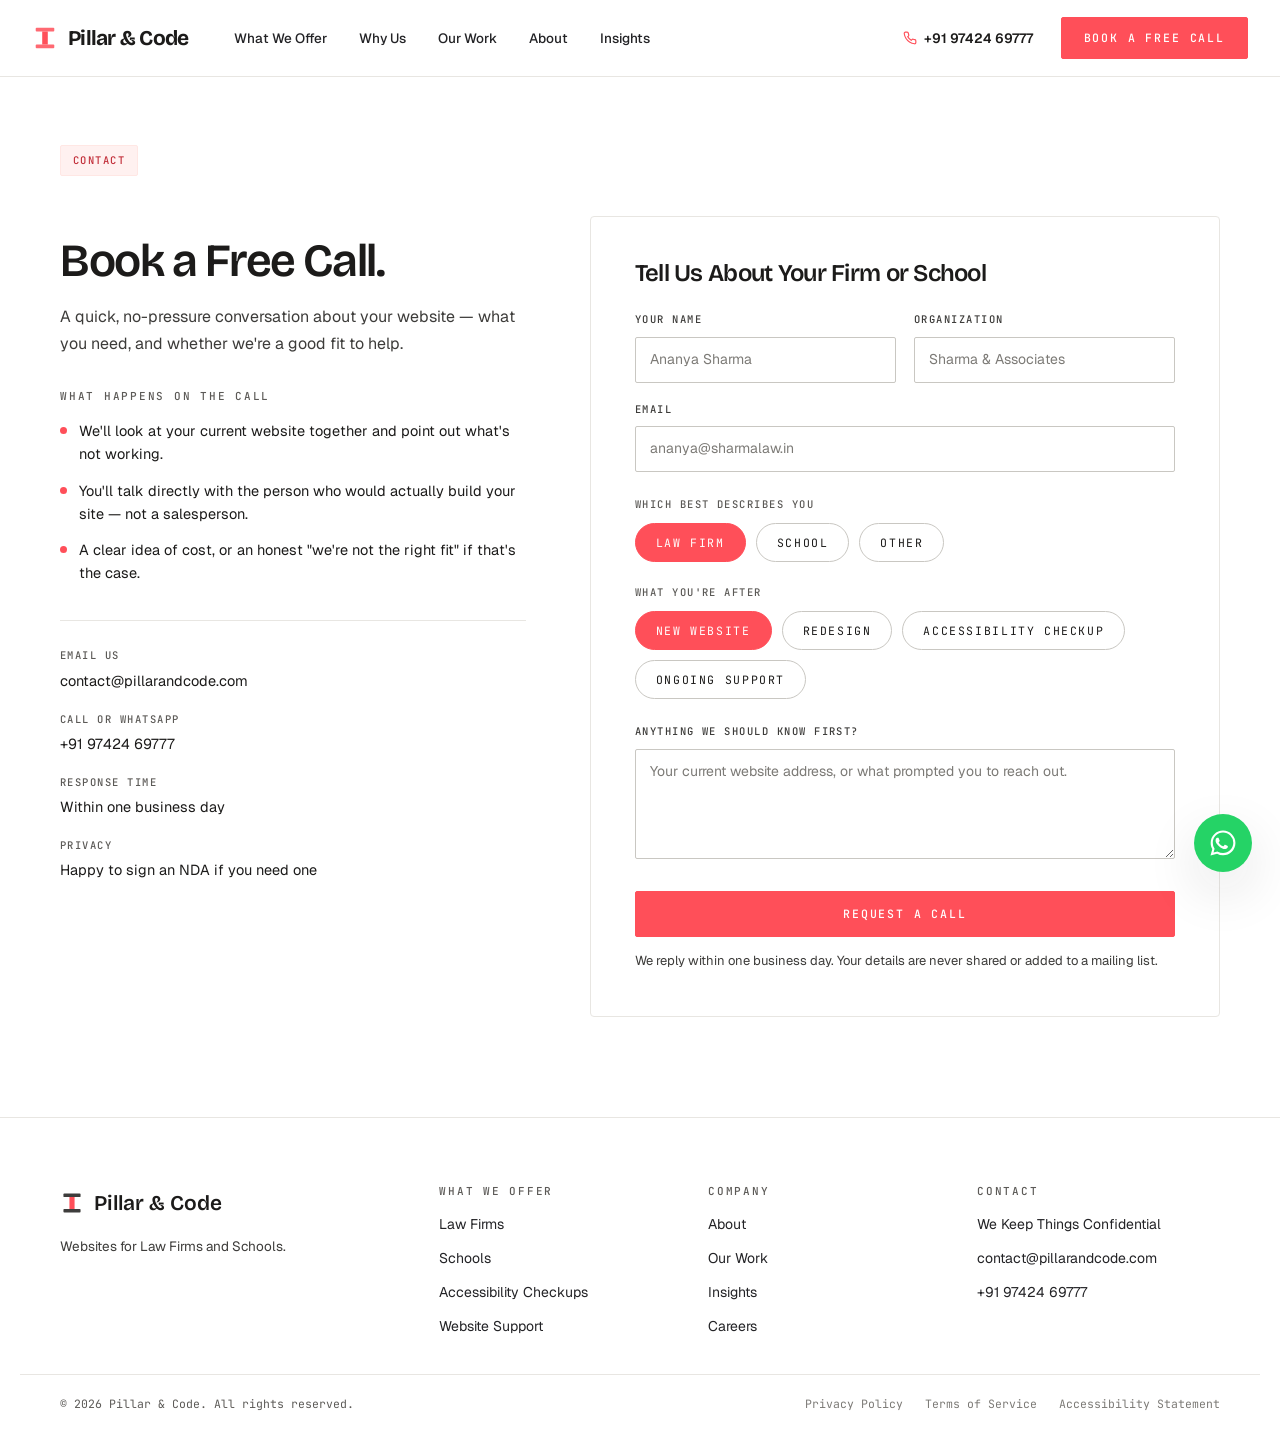
==== commit e2454faa: "changed email" ====
--- a/contact.html
+++ b/contact.html
@@ -58,7 +58,7 @@
       <div class="contact-meta">
         <div class="meta-block">
           <span>Email us</span>
-          <a href="mailto:inquiries@pillarandcode.com">inquiries@pillarandcode.com</a>
+          <a href="mailto:contact@pillarandcode.com">contact@pillarandcode.com</a>
         </div>
         <div class="meta-block">
           <span>Call or WhatsApp</span>
@@ -152,12 +152,12 @@
       <a href="index.html#about">About</a>
       <a href="index.html#work">Our Work</a>
       <a href="index.html#insights">Insights</a>
-      <a href="mailto:inquiries@pillarandcode.com">Careers</a>
+      <a href="mailto:contact@pillarandcode.com">Careers</a>
     </div>
     <div class="footer-col">
       <h6>Contact</h6>
       <span style="font-size: 14px">We Keep Things Confidential</span>
-      <a href="mailto:inquiries@pillarandcode.com">inquiries@pillarandcode.com</a>
+      <a href="mailto:contact@pillarandcode.com">contact@pillarandcode.com</a>
       <a href="tel:+919742469777">+91 97424 69777</a>
     </div>
   </div>
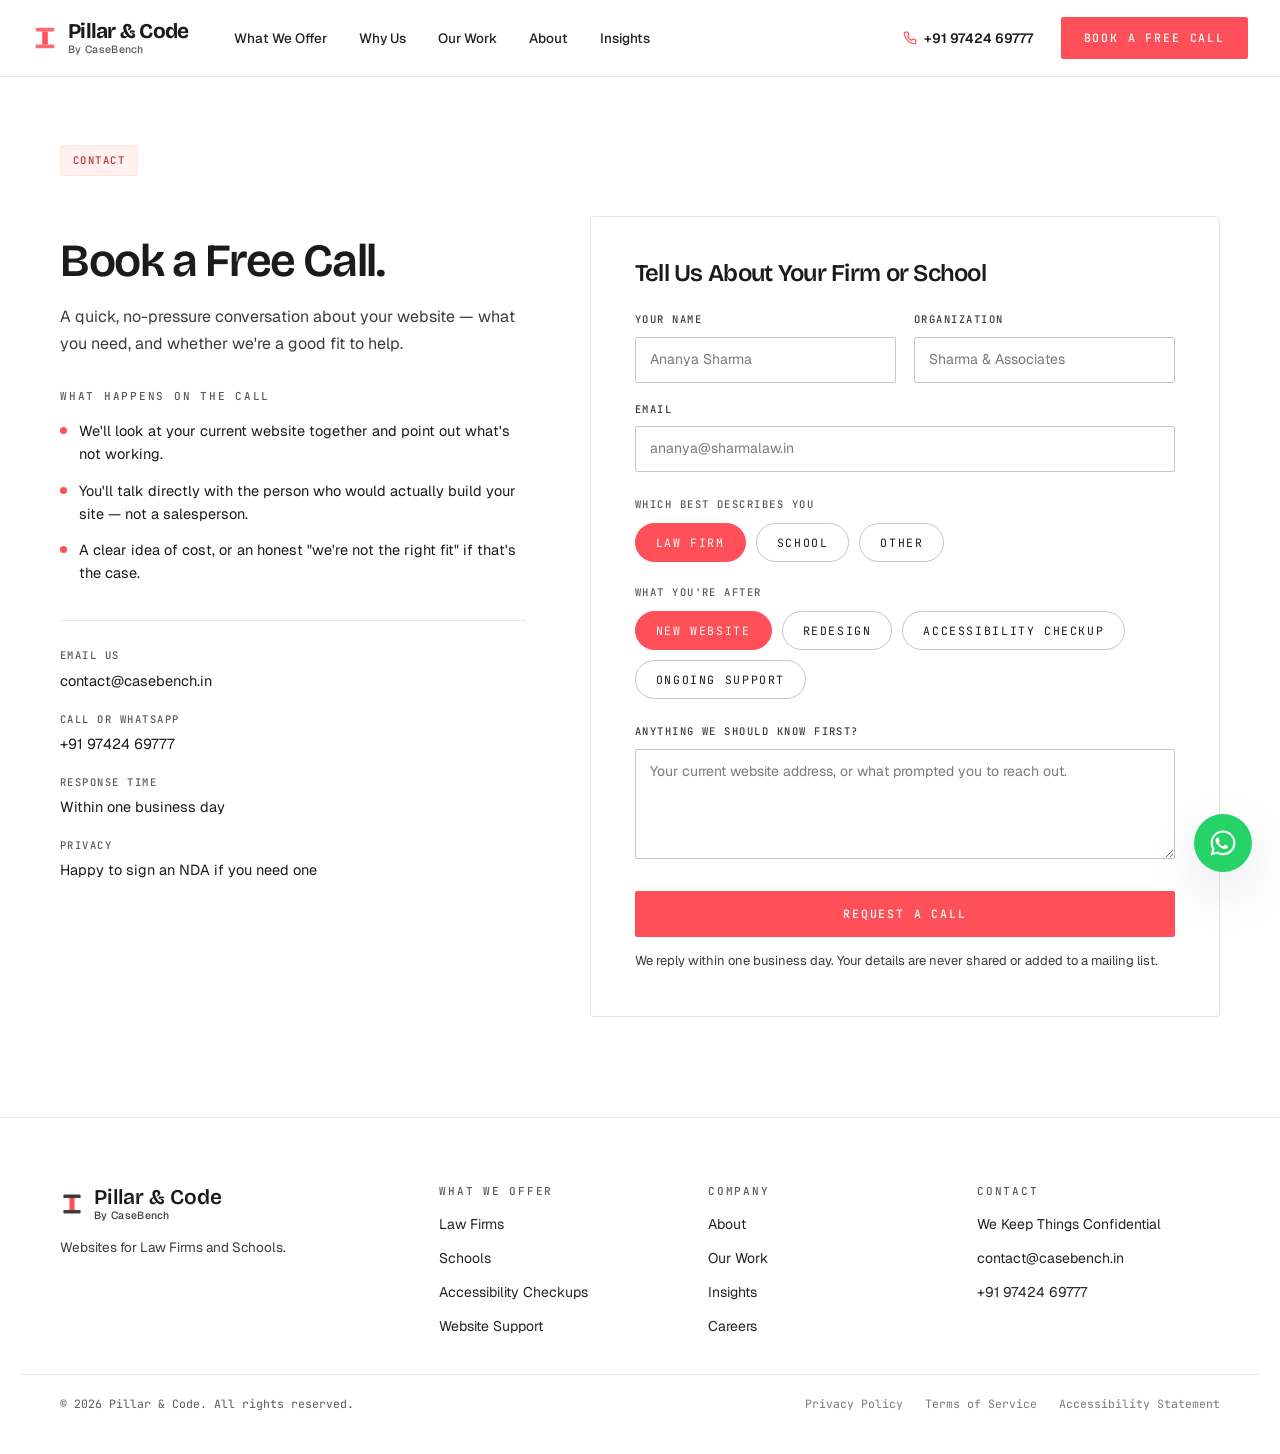
==== commit b9aef328: "mentioned by casebench in logo and changed email" ====
--- a/contact.html
+++ b/contact.html
@@ -18,7 +18,10 @@
         <rect x="11" y="7" width="6" height="14" fill="currentColor"/>
         <rect x="4" y="21" width="20" height="4" rx="1" fill="currentColor" opacity=".85"/>
       </svg>
-      <span class="brand-name">Pillar &amp; Code</span>
+      <span class="brand-text">
+        <span class="brand-name">Pillar &amp; Code</span>
+        <span class="brand-by">By CaseBench</span>
+      </span>
     </a>
     <button class="nav-toggle" id="navToggle" aria-label="Toggle menu" aria-expanded="false" aria-controls="navLinks">
       <svg width="18" height="14" viewBox="0 0 18 14" fill="none" aria-hidden="true"><path d="M0 1h18M0 7h18M0 13h18" stroke="currentColor" stroke-width="1.6"/></svg>
@@ -58,7 +61,7 @@
       <div class="contact-meta">
         <div class="meta-block">
           <span>Email us</span>
-          <a href="mailto:contact@pillarandcode.com">contact@pillarandcode.com</a>
+          <a href="mailto:contact@casebench.in">contact@casebench.in</a>
         </div>
         <div class="meta-block">
           <span>Call or WhatsApp</span>
@@ -136,7 +139,10 @@
     <div>
       <a href="index.html" class="footer-brand">
         <svg width="24" height="24" viewBox="0 0 28 28" fill="none" aria-hidden="true"><rect x="4" y="3" width="20" height="4" rx="1" fill="currentColor" opacity=".85"/><rect x="11" y="7" width="6" height="14" fill="#ff4f59"/><rect x="4" y="21" width="20" height="4" rx="1" fill="currentColor" opacity=".85"/></svg>
-        <span>Pillar &amp; Code</span>
+        <span class="footer-brand-text">
+          <span>Pillar &amp; Code</span>
+          <span class="footer-brand-by">By CaseBench</span>
+        </span>
       </a>
       <p class="footer-note">Websites for Law Firms and Schools.</p>
     </div>
@@ -152,12 +158,12 @@
       <a href="index.html#about">About</a>
       <a href="index.html#work">Our Work</a>
       <a href="index.html#insights">Insights</a>
-      <a href="mailto:contact@pillarandcode.com">Careers</a>
+      <a href="mailto:contact@casebench.in">Careers</a>
     </div>
     <div class="footer-col">
       <h6>Contact</h6>
       <span style="font-size: 14px">We Keep Things Confidential</span>
-      <a href="mailto:contact@pillarandcode.com">contact@pillarandcode.com</a>
+      <a href="mailto:contact@casebench.in">contact@casebench.in</a>
       <a href="tel:+919742469777">+91 97424 69777</a>
     </div>
   </div>
--- a/css/style.css
+++ b/css/style.css
@@ -173,7 +173,9 @@
 }
 .brand { display: flex; align-items: center; gap: 10px; text-decoration: none; color: var(--color-text); margin-right: 8px; flex: none; }
 .brand svg { color: var(--color-accent); flex: none; }
+.brand-text { display: flex; flex-direction: column; gap: 1px; line-height: 1.1; }
 .brand-name { font-family: var(--font-heading); font-weight: 700; font-size: 21px; letter-spacing: -0.035em; }
+.brand-by { font-size: 10.5px; font-weight: 500; letter-spacing: .03em; color: var(--color-neutral-600); }
 .nav-links { display: flex; align-items: center; flex-wrap: wrap; gap: 4px; min-width: 0; flex: 1 1 auto; }
 .nav-links a {
   font-size: 13.5px; font-weight: 500; text-decoration: none; color: var(--color-neutral-800);
@@ -207,7 +209,7 @@
   pointer-events: none; background: var(--color-accent); opacity: .15; filter: blur(20px);
 }
 .hero-inner { position: relative; z-index: 2; max-width: var(--page-max); width: 100%; margin: 0 auto; padding: 100px 40px; }
-.hero-copy { max-width: min(600px, 46vw); }
+.hero-copy { max-width: min(600px, calc(46vw - 64px), calc(556px - 4vw)); }
 .hero-copy h1 { font-size: clamp(40px, 4.6vw, 64px); line-height: 1.02; margin: 18px 0 20px; text-wrap: pretty; }
 .hero-copy p.lede { font-size: 17.5px; line-height: 1.7; font-weight: 300; color: var(--color-neutral-700); max-width: 46ch; margin: 0 0 32px; }
 .hero-ctas { display: flex; gap: 12px; flex-wrap: wrap; align-items: center; }
@@ -301,7 +303,9 @@
 .site-footer { background: var(--color-surface); border-top: 1px solid var(--color-divider); color: var(--color-neutral-800); }
 .footer-grid { padding: 68px 40px 36px; display: grid; grid-template-columns: 1.5fr 1fr 1fr 1.1fr; gap: 48px; }
 .footer-brand { display: flex; align-items: center; gap: 10px; margin-bottom: 16px; text-decoration: none; color: var(--color-text); }
-.footer-brand span { font-family: var(--font-heading); font-weight: 600; font-size: 21px; }
+.footer-brand-text { display: flex; flex-direction: column; gap: 1px; line-height: 1.1; }
+.footer-brand-text > span:first-child { font-family: var(--font-heading); font-weight: 600; font-size: 21px; }
+.footer-brand-by { font-size: 10.5px; font-weight: 500; letter-spacing: .03em; color: var(--color-neutral-700); }
 .footer-col h6 { margin: 0 0 4px; }
 .footer-col { display: flex; flex-direction: column; gap: 11px; }
 .footer-col a { color: inherit; text-decoration: none; font-size: 14px; }
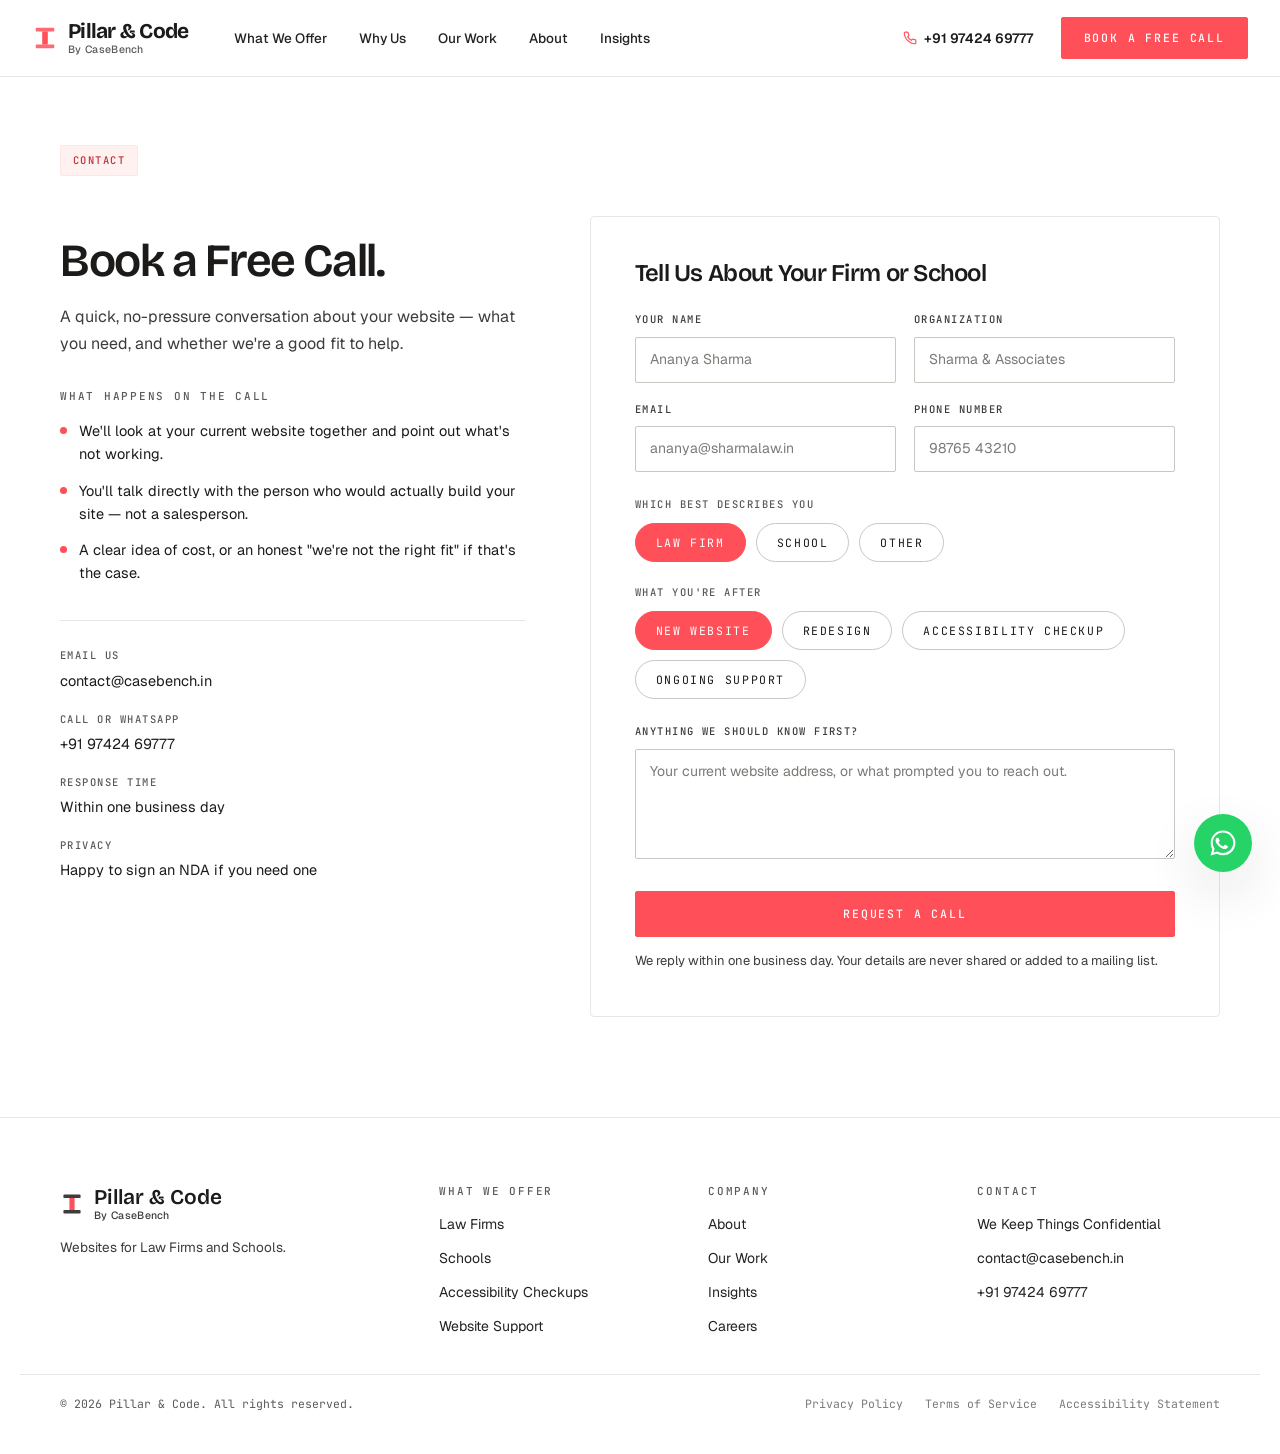
==== commit 6972cb3e: "added contact number field" ====
--- a/contact.html
+++ b/contact.html
@@ -91,10 +91,16 @@
             <input class="input" type="text" name="org" placeholder="Sharma &amp; Associates">
           </label>
         </div>
-        <label class="field" style="display:block; margin-top: 18px">
-          <span>Email</span>
-          <input class="input" type="email" name="email" placeholder="ananya@sharmalaw.in" required>
-        </label>
+        <div class="form-row" style="margin-top: 18px">
+          <label class="field">
+            <span>Email</span>
+            <input class="input" type="email" name="email" placeholder="ananya@sharmalaw.in" required>
+          </label>
+          <label class="field">
+            <span>Phone number</span>
+            <input class="input" type="tel" name="phone" placeholder="98765 43210" required>
+          </label>
+        </div>
 
         <div style="margin-top: 24px">
           <span class="field-label" style="display:block; font-family: var(--font-meta); font-size: 10.5px; font-weight: 500; letter-spacing: .14em; text-transform: uppercase; color: var(--color-neutral-600); margin-bottom: 10px">Which best describes you</span>
